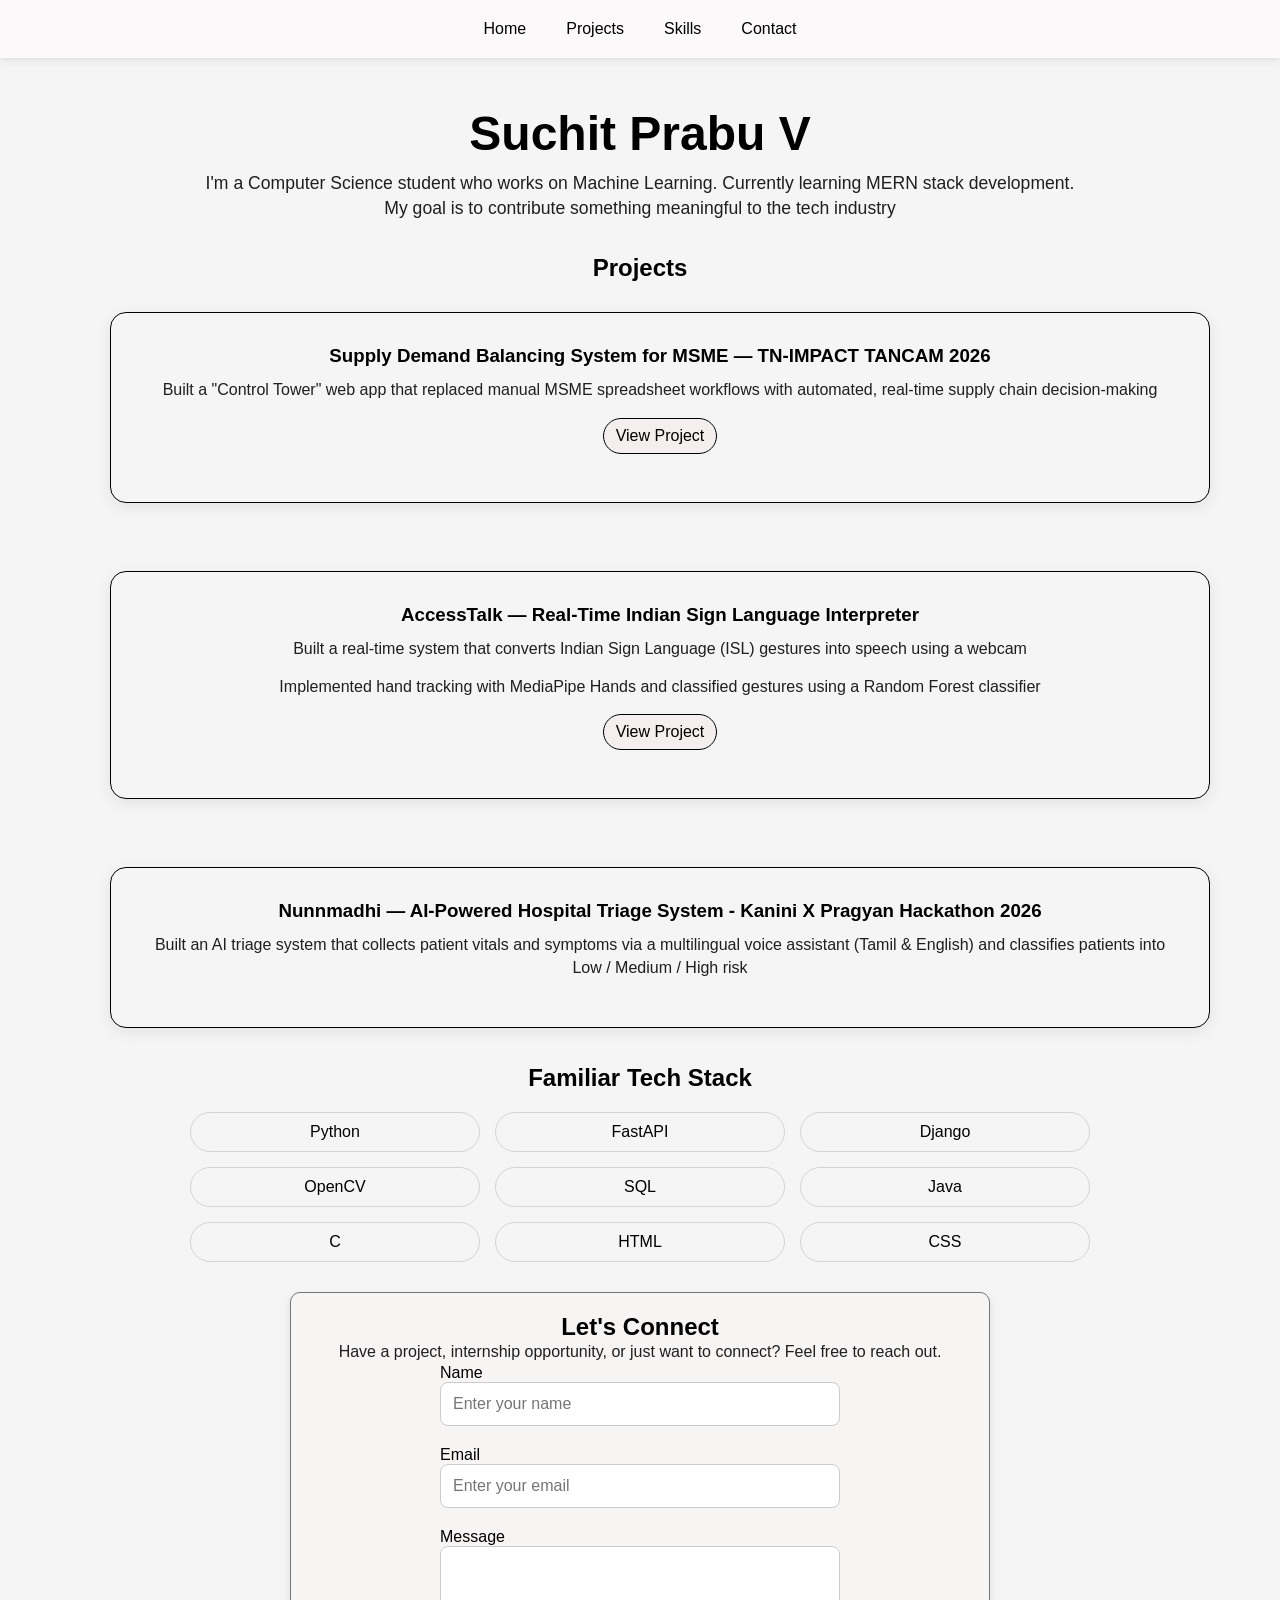
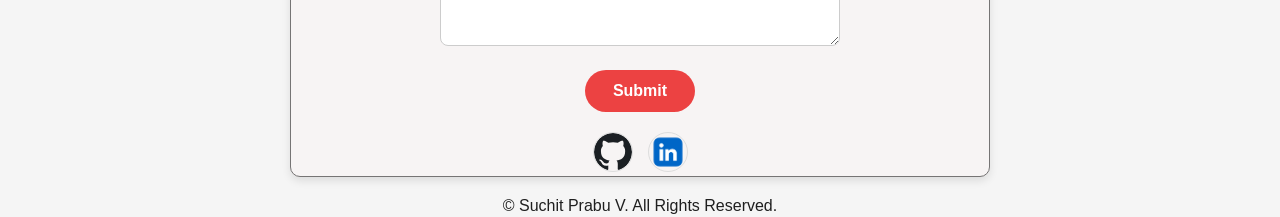
==== index.html @ 0360ff2c "refactor: move index.html to project root" ====
<!DOCTYPE html>
<html lang="en">
    <head>
        <meta charset="UTF-8">
        <meta name="viewport" content="width=device-width, initial-scale=1.0">
        <title>Suchit Prabu - Portfolio</title>
        <link rel="stylesheet" href="../css3 - styling & box model/style.css">
    </head>

    <body>
        <nav class="navbar">
            <ul class="nav-links">
                <li><a href="#hero">Home</a></li>
                <li><a href="#projects">Projects</a></li>
                <li><a href="#skills">Skills</a></li>
                <li><a href="#contact">Contact</a></li>
            </ul>
        </nav>
        <main>
            <section id="hero">
                <h1> Suchit Prabu V</h1>
                <p>I'm a Computer Science student who works on Machine Learning. Currently learning MERN stack development. <br>My goal is to contribute something meaningful to the tech industry</p>
            </section>
            <br>
            <section id="projects">
                <h2>Projects</h2>
                    <div class="project-container">
                        <article class="project-card">
                            <h3>Supply Demand Balancing System for MSME — TN-IMPACT TANCAM 2026</h3>
                            <p>Built a "Control Tower" web app that replaced manual MSME spreadsheet workflows with automated, real-time supply chain decision-making</p>
                            <a class ="view-button" href="https://github.com/SuchitPrabuV/msme-supply-demand">View Project</a>
                        </article>
                        <br>
                        <article class="project-card">
                            <h3>AccessTalk — Real-Time Indian Sign Language Interpreter</h3>
                            <p>Built a real-time system that converts Indian Sign Language (ISL) gestures into speech using a webcam</p>
                            <p>Implemented hand tracking with MediaPipe Hands and classified gestures using a Random Forest classifier</p>
                            <a class ="view-button" href = "https://github.com/SuchitPrabuV/AccessTalk"> View Project</a>
                        </article>
                        <br>
                        <article class="project-card">
                            <h3>Nunnmadhi — AI-Powered Hospital Triage System - Kanini X Pragyan Hackathon 2026</h3>
                            <p>Built an AI triage system that collects patient vitals and symptoms via a multilingual voice assistant (Tamil & English) and classifies patients into Low / Medium / High risk</p>
                        </article>
                    </div>    
            </section>
            
            <section id="skills">
                <h2>Familiar Tech Stack</h2>
                    <ul class="skill-set">
                        <li>Python</li>
                        <li>FastAPI</li>
                        <li>Django</li>
                        <li>OpenCV</li>
                        <li>SQL</li>
                        <li>Java</li>
                        <li>C</li>
                        <li>HTML</li>
                        <li>CSS</li>
                    </ul>
            </section>

            <section id="contact">
                <h2>Let's Connect</h2>
                    <p>
                        Have a project, internship opportunity, or just want to connect?
                        Feel free to reach out.
                    </p>
                <form>
                    <div class="input-group">
                        <label for="name">Name</label>
                        <input id="name" type="text" placeholder="Enter your name">
                    </div>

                    <div class="input-group">
                        <label for="email">Email</label>
                        <input id="email" type="email" placeholder="Enter your email">
                    </div>

                    <div class="input-group">
                        <label for="message">Message</label>
                        <textarea id="message" placeholder="Enter your message"> </textarea>
                    </div>

                    <button class="submit-button">Submit</button>
                    <div class="social-links"> 
                        <a href = "https://github.com/SuchitPrabuV" target="_blank" rel="noopener noreferrer"> <img src="../css3 - styling & box model/images/github.svg" alt="GitHub"> </a>
                        <a href="https://www.linkedin.com/in/suchit-prabu-v-19613b2ba/" target="_blank" rel = "noopener noreferrer "> <img src="../css3 - styling & box model/images/linkedin.webp" alt="LinkedIn"> </a>
                    </div>
                </form>
            </section>
        </main>
        <footer>
            <br>
            <p> &copy; Suchit Prabu V. All Rights Reserved. </p>
        </footer>

    </body>
</html>
---- css3 - styling & box model/style.css ----
html{
    scroll-behavior:smooth;
}
* {
    margin:0;
    padding:0;
    box-sizing:border-box;

}
body{
    font-family:'Segoe UI', Tahoma, Geneva, Verdana, sans-serif;
    background: whitesmoke;
}

ul {
    list-style: none;
}
p{
    line-height: 1.4;
    color: rgb(31, 31, 31)
}

.navbar{
    position: sticky;
    top: 0;
    padding: 20px 0;
    background-color: rgb(251, 249, 249);
    box-shadow: 0 2px 8px rgba(0,0,0,0.1);
    z-index:1000;
}

.nav-links {
    display:flex;   
    gap: 40px;
    justify-content: center;
    flex-wrap: wrap;
}

.nav-links a {
    color: black;
    transition: 0.3s;
    position:relative;
    text-decoration:none;
}

.nav-links a::after{
    content:"";
    position:absolute;
    left:0;
    bottom:-4px;
    width:0;
    height:2px;
    background:#ec4242;
    transition:0.3s;
}

.nav-links a:hover {
    color: rgb(236, 66, 66);
}

.nav-links a:hover::after{
    width:100%;
}

#hero {
    margin-top: 3rem;
}

#hero h1 {
    font-size:clamp(2rem,5vw,3rem);
    padding-bottom: 10px;
}

#hero p {
    max-width:900px;
    margin:auto;
    font-size:1.1rem;

}

#hero,
#projects,
#skills,
#contact,
footer {
    text-align: center;
    scroll-margin-top: 70px;
}

#projects {
    padding-top: 1rem;
    padding-bottom: 1rem;
    padding-left: 16px;
    padding-right: 16px;
    text-align: center;
}

.project-container {
    display:flex;
    flex-direction: column;
    justify-content: center;
    gap:5px;
    max-width: 700px;
    margin: 0 auto;
    padding-top: 10px;
}

.project-card {
    width: 100%;
    padding: 32px 28px;

    border: 1px solid black;
    border-radius: 1rem;
    box-shadow: 0 4px 15px rgba(0,0,0,.08);
}

.project-card h3 {
    margin-bottom: 12px;
}

.project-card p {
    margin-bottom: 16px;
}

.project-card:hover{
    background-color: rgb(230, 228, 227);
    transition: 0.5s;
}


.view-button {
    display:inline-block;
    background-color: rgb(245, 238, 238);
    padding-top: 0.5rem;
    padding-left: 0.7rem;
    padding-right: 0.7rem;
    padding-bottom: 0.5rem;
    border: 0.2px solid;
    border-radius: 3rem;
    margin-bottom: 1rem;
    color:black;
    text-decoration: none;
}

.view-button:hover{
    color:white;
    background-color: rgb(236, 66, 66);
    transition: 0.7s;
}

.skill-set {
    display:grid;
    grid-template-columns:repeat(2,1fr);
    gap:15px;
    max-width:700px;
    margin:auto;
    padding:0;
    margin-top: 20px;
    list-style: none;
    padding-bottom: 30px;

}

.skill-set li {
    text-align: center;
    border: 1px solid #d1d5db;
    border-radius: 999px;
    padding: 10px 20px;
    transition: 0.3s;
}

.skill-set li:nth-child(1):hover { background:#001B2E; color:white; transition: 0.4s;  transform: translateY(-3px);}
.skill-set li:nth-child(2):hover { background:#003554; color:white; transition: 0.4s; transform: translateY(-3px);}
.skill-set li:nth-child(3):hover { background:#005F73; color:white; transition: 0.4s; transform: translateY(-3px);}
.skill-set li:nth-child(4):hover { background:#0A9396; color:white; transition: 0.4s; transform: translateY(-3px);}
.skill-set li:nth-child(5):hover { background:#38B6B8; color:white; transition: 0.4s; transform: translateY(-3px);}
.skill-set li:nth-child(6):hover { background:#5CC8D7; color:#001B2E; transition: 0.4s; transform: translateY(-3px);}
.skill-set li:nth-child(7):hover { background:#84DCC6; color:#001B2E; transition: 0.4s; transform: translateY(-3px);}
.skill-set li:nth-child(8):hover { background:#B7E4C7; color:#001B2E; transition: 0.4s; transform: translateY(-3px);}
.skill-set li:nth-child(9):hover { background:#E9F8F9; color:#001B2E; transition: 0.4s; transform: translateY(-3px);}

.submit-button{
    background:#ec4242;
    color:white;
    border:none;
    padding:12px 28px;
    border-radius:30px;
    cursor:pointer;
    font-size:16px;
    font-weight:600;
}

.submit-button:hover{
    background:#d73030;
}

.social-links{
    display: flex;
    justify-content: center;
    gap: 15px;
    margin-top: 20px;
}

.social-links img{
    width: 40px;
    height: 40px;
    border: 1px solid #ddd;
    border-radius: 50%;
    transition: 0.3s;
}

.social-links a {
    text-decoration: none;
}

.social-links img:hover{
    transform:translateY(-5px);
    box-shadow:0 8px 20px rgba(0,0,0,.15);
}

#contact{
    padding-top: 20px;
    border: 1px solid rgb(118, 116, 116);
    width: 95%;
    max-width:700px;
    justify-content: center;
    margin: auto;
    background-color: #f7f4f4;
    border-radius: 10px;
    box-shadow: 0 4px 8px rgba(0,0,0,0.1);

}

.input-group {
    width: 95%;
    max-width: 400px;
    margin: 0 auto 20px;
    text-align: left;
}

.input-group:label {
    display:block;
    margin-bottom:8px;
    font-weight:600;
}

.input-group input,
.input-group textarea{
    width:100%;
    padding:12px;
    border:1px solid #ccc;
    border-radius:8px;
    font-size:16px;
    box-sizing:border-box;
}

.input-group textarea{
    min-height:100px;
    resize:vertical;
}

@media (min-width:768px){

    .project-card{
        margin:20px;
    }

    .nav-links{
        gap:40px;
    }

    .skill-set{
        grid-template-columns:repeat(3,1fr);
    }

    .input-group{
        width:90%;
    }
    
    #contact {
        width:90%;
    }

}

@media (min-width:1280px){
    .project-container{
        max-width: 1100px;
        margin: 0 auto;
    }
    .skill-set{
        grid-template-columns: repeat(3,1fr);
        max-width: 900px;
    }
}
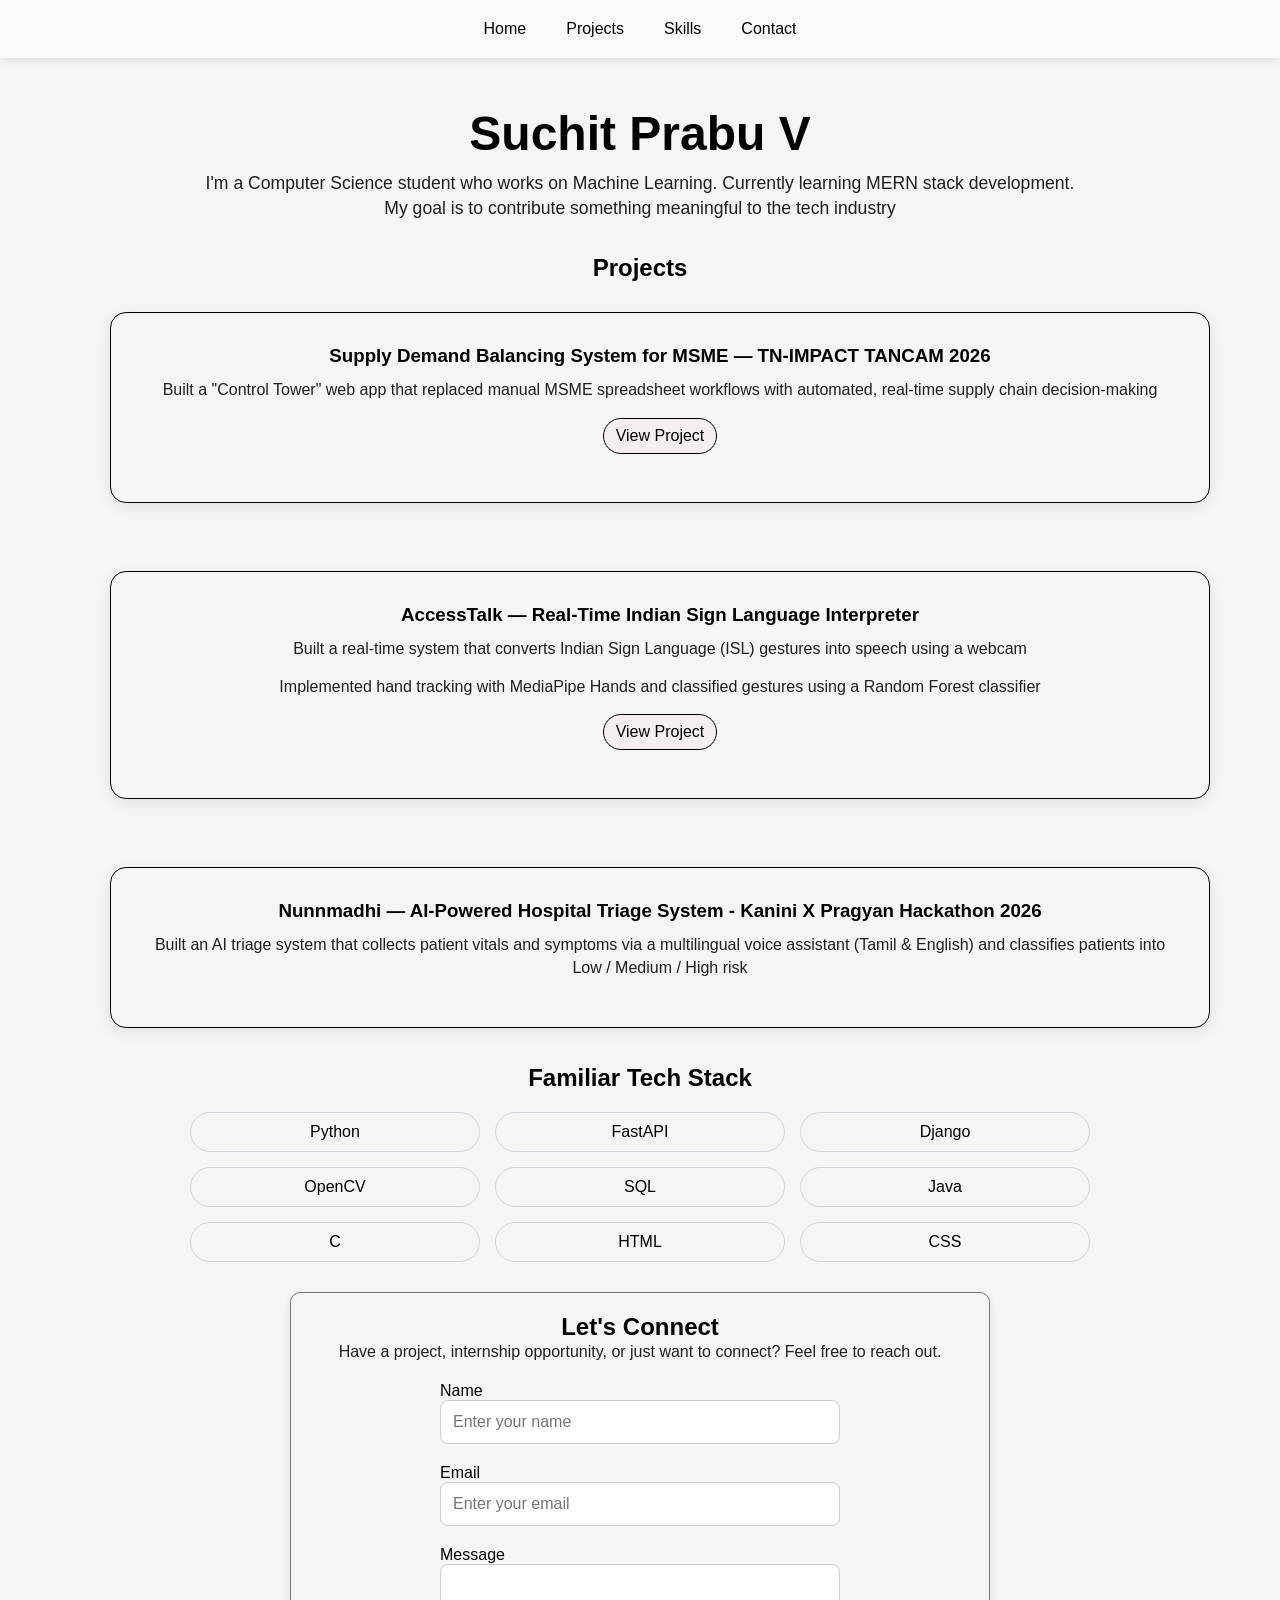
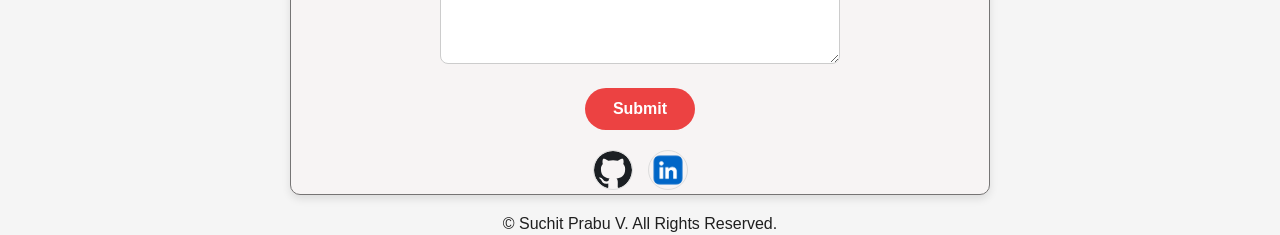
==== commit 24edb705: "refactor: move index.html to project root" ====
--- a/index.html
+++ b/index.html
@@ -4,7 +4,7 @@
         <meta charset="UTF-8">
         <meta name="viewport" content="width=device-width, initial-scale=1.0">
         <title>Suchit Prabu - Portfolio</title>
-        <link rel="stylesheet" href="../css3 - styling & box model/style.css">
+        <link rel="stylesheet" href="css3/style.css">
     </head>
 
     <body>
@@ -65,7 +65,7 @@
                     <p>
                         Have a project, internship opportunity, or just want to connect?
                         Feel free to reach out.
-                    </p>
+                    </p><br>
                 <form>
                     <div class="input-group">
                         <label for="name">Name</label>
@@ -84,8 +84,8 @@
 
                     <button class="submit-button">Submit</button>
                     <div class="social-links"> 
-                        <a href = "https://github.com/SuchitPrabuV" target="_blank" rel="noopener noreferrer"> <img src="../css3 - styling & box model/images/github.svg" alt="GitHub"> </a>
-                        <a href="https://www.linkedin.com/in/suchit-prabu-v-19613b2ba/" target="_blank" rel = "noopener noreferrer "> <img src="../css3 - styling & box model/images/linkedin.webp" alt="LinkedIn"> </a>
+                        <a href = "https://github.com/SuchitPrabuV" target="_blank" rel="noopener noreferrer"> <img src="css3/images/github.svg" alt="GitHub"> </a>
+                        <a href="https://www.linkedin.com/in/suchit-prabu-v-19613b2ba/" target="_blank" rel = "noopener noreferrer "> <img src="css3/images/linkedin.webp" alt="LinkedIn"> </a>
                     </div>
                 </form>
             </section>
--- a/css3/style.css
+++ b/css3/style.css
@@ -0,0 +1,295 @@
+html{
+    scroll-behavior:smooth;
+}
+* {
+    margin:0;
+    padding:0;
+    box-sizing:border-box;
+
+}
+body{
+    font-family:'Segoe UI', Tahoma, Geneva, Verdana, sans-serif;
+    background: whitesmoke;
+}
+
+ul {
+    list-style: none;
+}
+p{
+    line-height: 1.4;
+    color: rgb(31, 31, 31)
+}
+
+.navbar{
+    position: sticky;
+    top: 0;
+    padding: 20px 0;
+    background-color: rgb(251, 249, 249);
+    box-shadow: 0 2px 8px rgba(0,0,0,0.1);
+    z-index:1000;
+}
+
+.nav-links {
+    display:flex;   
+    gap: 40px;
+    justify-content: center;
+    flex-wrap: wrap;
+}
+
+.nav-links a {
+    color: black;
+    transition: 0.3s;
+    position:relative;
+    text-decoration:none;
+}
+
+.nav-links a::after{
+    content:"";
+    position:absolute;
+    left:0;
+    bottom:-4px;
+    width:0;
+    height:2px;
+    background:#ec4242;
+    transition:0.3s;
+}
+
+.nav-links a:hover {
+    color: rgb(236, 66, 66);
+}
+
+.nav-links a:hover::after{
+    width:100%;
+}
+
+#hero {
+    margin-top: 3rem;
+}
+
+#hero h1 {
+    font-size:clamp(2rem,5vw,3rem);
+    padding-bottom: 10px;
+}
+
+#hero p {
+    max-width:900px;
+    margin:auto;
+    font-size:1.1rem;
+
+}
+
+#hero,
+#projects,
+#skills,
+#contact,
+footer {
+    text-align: center;
+    scroll-margin-top: 70px;
+}
+
+#projects {
+    padding-top: 1rem;
+    padding-bottom: 1rem;
+    padding-left: 16px;
+    padding-right: 16px;
+    text-align: center;
+}
+
+.project-container {
+    display:flex;
+    flex-direction: column;
+    justify-content: center;
+    gap:5px;
+    max-width: 700px;
+    margin: 0 auto;
+    padding-top: 10px;
+}
+
+.project-card {
+    width: 100%;
+    padding: 32px 28px;
+
+    border: 1px solid black;
+    border-radius: 1rem;
+    box-shadow: 0 4px 15px rgba(0,0,0,.08);
+}
+
+.project-card h3 {
+    margin-bottom: 12px;
+}
+
+.project-card p {
+    margin-bottom: 16px;
+}
+
+.project-card:hover{
+    background-color: rgb(230, 228, 227);
+    transition: 0.5s;
+}
+
+
+.view-button {
+    display:inline-block;
+    background-color: rgb(245, 238, 238);
+    padding-top: 0.5rem;
+    padding-left: 0.7rem;
+    padding-right: 0.7rem;
+    padding-bottom: 0.5rem;
+    border: 0.2px solid;
+    border-radius: 3rem;
+    margin-bottom: 1rem;
+    color:black;
+    text-decoration: none;
+}
+
+.view-button:hover{
+    color:white;
+    background-color: rgb(236, 66, 66);
+    transition: 0.7s;
+}
+
+.skill-set {
+    display:grid;
+    grid-template-columns:repeat(2,1fr);
+    gap:15px;
+    max-width:700px;
+    margin:auto;
+    padding:0;
+    margin-top: 20px;
+    list-style: none;
+    padding-bottom: 30px;
+
+}
+
+.skill-set li {
+    text-align: center;
+    border: 1px solid #d1d5db;
+    border-radius: 999px;
+    padding: 10px 20px;
+    transition: 0.3s;
+}
+
+.skill-set li:nth-child(1):hover { background:#001B2E; color:white; transition: 0.4s;  transform: translateY(-3px);}
+.skill-set li:nth-child(2):hover { background:#003554; color:white; transition: 0.4s; transform: translateY(-3px);}
+.skill-set li:nth-child(3):hover { background:#005F73; color:white; transition: 0.4s; transform: translateY(-3px);}
+.skill-set li:nth-child(4):hover { background:#0A9396; color:white; transition: 0.4s; transform: translateY(-3px);}
+.skill-set li:nth-child(5):hover { background:#38B6B8; color:white; transition: 0.4s; transform: translateY(-3px);}
+.skill-set li:nth-child(6):hover { background:#5CC8D7; color:#001B2E; transition: 0.4s; transform: translateY(-3px);}
+.skill-set li:nth-child(7):hover { background:#84DCC6; color:#001B2E; transition: 0.4s; transform: translateY(-3px);}
+.skill-set li:nth-child(8):hover { background:#B7E4C7; color:#001B2E; transition: 0.4s; transform: translateY(-3px);}
+.skill-set li:nth-child(9):hover { background:#E9F8F9; color:#001B2E; transition: 0.4s; transform: translateY(-3px);}
+
+.submit-button{
+    background:#ec4242;
+    color:white;
+    border:none;
+    padding:12px 28px;
+    border-radius:30px;
+    cursor:pointer;
+    font-size:16px;
+    font-weight:600;
+}
+
+.submit-button:hover{
+    background:#d73030;
+}
+
+.social-links{
+    display: flex;
+    justify-content: center;
+    gap: 15px;
+    margin-top: 20px;
+}
+
+.social-links img{
+    width: 40px;
+    height: 40px;
+    border: 1px solid #ddd;
+    border-radius: 50%;
+    transition: 0.3s;
+}
+
+.social-links a {
+    text-decoration: none;
+}
+
+.social-links img:hover{
+    transform:translateY(-5px);
+    box-shadow:0 8px 20px rgba(0,0,0,.15);
+}
+
+#contact{
+    padding-top: 20px;
+    border: 1px solid rgb(118, 116, 116);
+    width: 95%;
+    max-width:700px;
+    justify-content: center;
+    margin: auto;
+    background-color: #f7f4f4;
+    border-radius: 10px;
+    box-shadow: 0 4px 8px rgba(0,0,0,0.1);
+
+}
+
+.input-group {
+    width: 95%;
+    max-width: 400px;
+    margin: 0 auto 20px;
+    text-align: left;
+}
+
+.input-group:label {
+    display:block;
+    margin-bottom:8px;
+    font-weight:600;
+}
+
+.input-group input,
+.input-group textarea{
+    width:100%;
+    padding:12px;
+    border:1px solid #ccc;
+    border-radius:8px;
+    font-size:16px;
+    box-sizing:border-box;
+}
+
+.input-group textarea{
+    min-height:100px;
+    resize:vertical;
+}
+
+@media (min-width:768px){
+
+    .project-card{
+        margin:20px;
+    }
+
+    .nav-links{
+        gap:40px;
+    }
+
+    .skill-set{
+        grid-template-columns:repeat(3,1fr);
+    }
+
+    .input-group{
+        width:90%;
+    }
+    
+    #contact {
+        width:90%;
+    }
+
+}
+
+@media (min-width:1280px){
+    .project-container{
+        max-width: 1100px;
+        margin: 0 auto;
+    }
+    .skill-set{
+        grid-template-columns: repeat(3,1fr);
+        max-width: 900px;
+    }
+}
